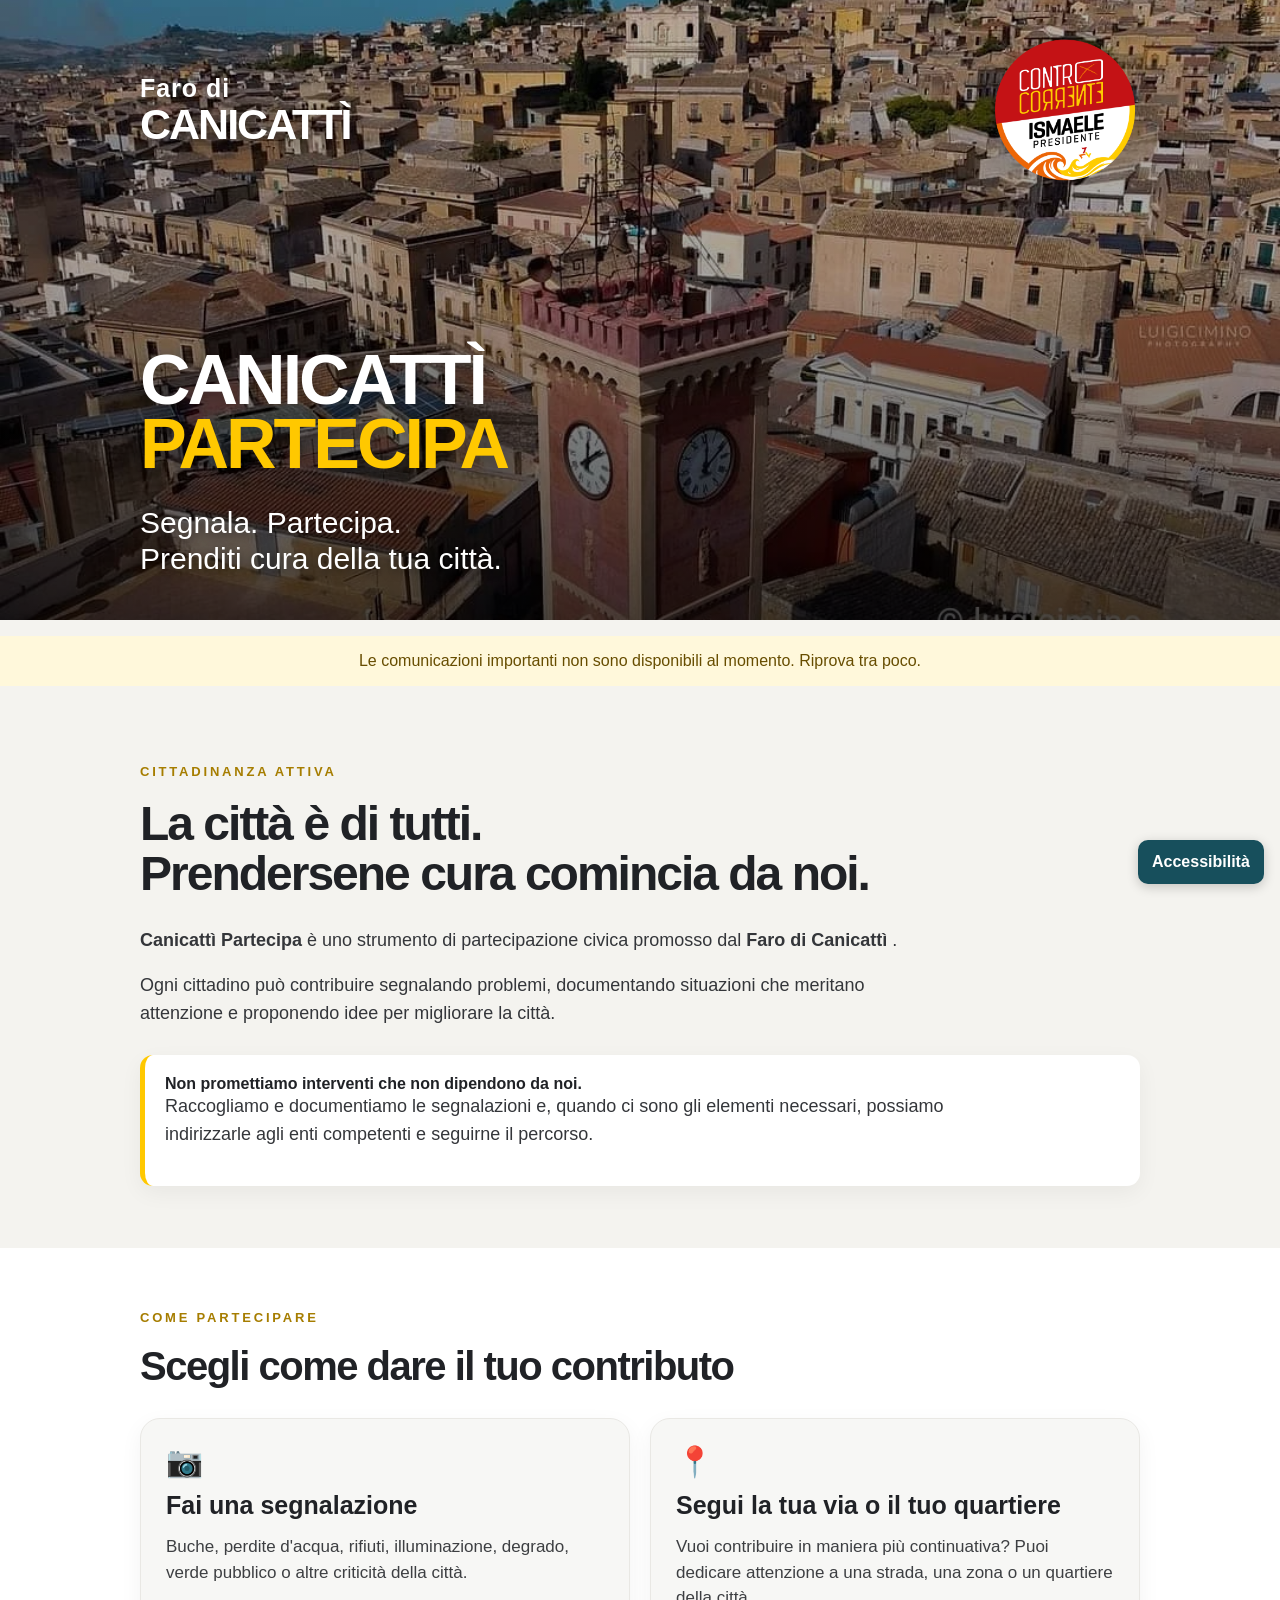
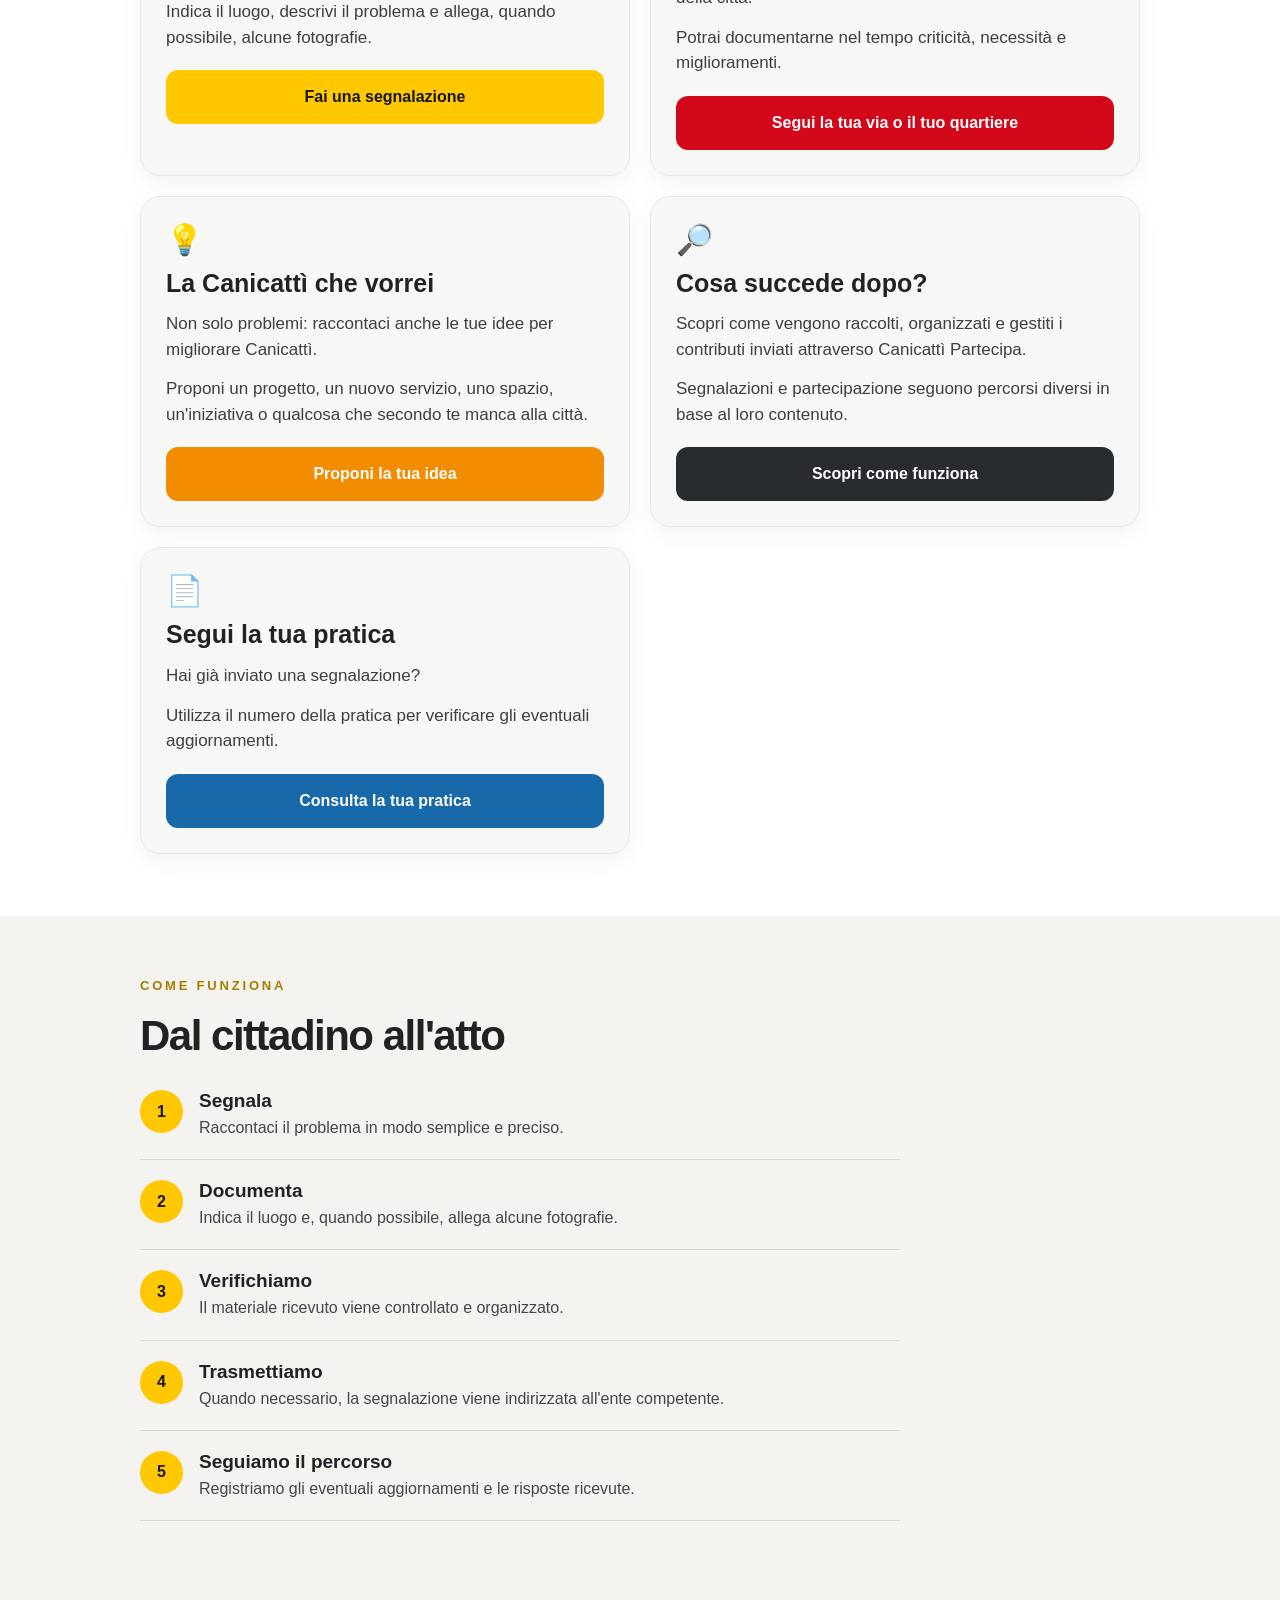
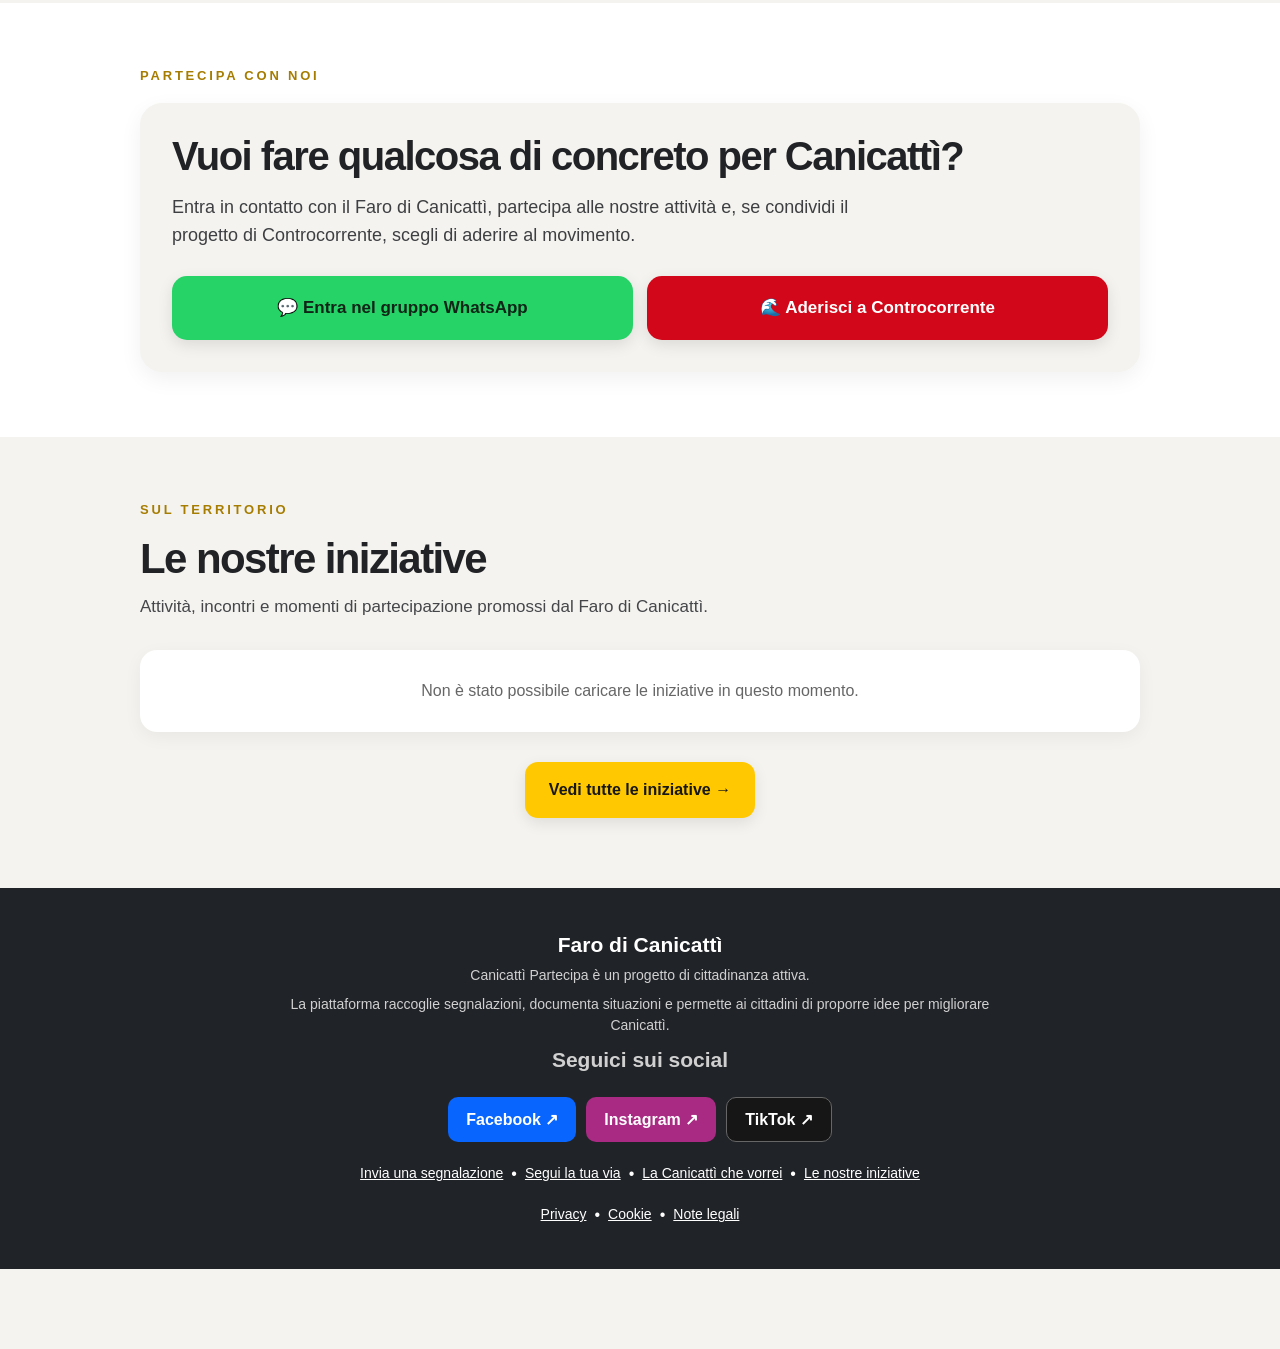
==== index.html @ 028836a7 "Aggiunge menu accessibilità alle sole pagine pubbliche Testo al 115% o 130%, contrasto elevato, coll" ====
<!DOCTYPE html>
<html lang="it">
<head>
<meta charset="UTF-8">
<meta name="viewport" content="width=device-width, initial-scale=1.0, viewport-fit=cover">

<title>Canicattì Partecipa | Faro di Canicattì</title>

<meta
  name="description"
  content="Canicattì Partecipa, progetto di cittadinanza attiva del Faro di Canicattì.">

<style>

*{
  box-sizing:border-box;
}

html{
  margin:0;
  padding:0;
  -webkit-text-size-adjust:100%;
}

body{
  margin:0;
  padding:0;
  font-family:-apple-system,BlinkMacSystemFont,"Segoe UI",Roboto,Helvetica,Arial,sans-serif;
  background:#f4f3ef;
  color:#202226;
}

a{
  text-decoration:none;
}


/* =====================================================
   HERO
===================================================== */

.hero{
  position:relative;
  width:100%;
  min-height:620px;
  overflow:hidden;

  background:
    linear-gradient(
      180deg,
      rgba(0,0,0,.25) 0%,
      rgba(0,0,0,.34) 45%,
      rgba(0,0,0,.70) 100%
    ),
    url("IMG_8923.webp");

  background-size:cover;
  background-position:center center;
  background-repeat:no-repeat;

  color:white;
}

.hero-inner{
  position:relative;
  z-index:2;

  width:calc(100% - 40px);
  max-width:1000px;
  min-height:620px;

  margin:0 auto;

  padding-top:35px;
  padding-bottom:42px;

  display:flex;
  flex-direction:column;
}

.brand-row{
  width:100%;

  display:flex;
  align-items:center;
  justify-content:space-between;

  gap:18px;
}

.faro-title{
  color:white;

  font-size:43px;
  line-height:.92;
  font-weight:900;

  letter-spacing:-2px;
  text-transform:uppercase;

  text-shadow:
    0 4px 16px rgba(0,0,0,.55);
}

.faro-title .faro-small{
  display:block;

  margin-bottom:4px;

  font-size:.58em;
  line-height:1;
  font-weight:700;

  letter-spacing:1px;
  text-transform:none;

  color:white;
}

.faro-title .faro-canicatti{
  color:white;
}

.logo-box{
  flex:0 0 150px;

  width:150px;
  height:150px;

  display:flex;
  align-items:center;
  justify-content:center;
}

.logo-box img{
  display:block;

  width:100%;
  height:100%;

  object-fit:contain;

  border:0;
  background:transparent;
}

.hero-main{
  margin-top:auto;
}

.project-name{
  margin:0;

  font-size:70px;
  line-height:.91;
  font-weight:900;

  letter-spacing:-3px;
  text-transform:uppercase;

  text-shadow:
    0 4px 18px rgba(0,0,0,.40);
}

.project-name span{
  display:block;
}

.project-name .yellow{
  color:#ffc800;
}

.tagline{
  margin:28px 0 0;

  color:white;

  font-size:30px;
  line-height:1.22;
  font-weight:500;

  text-shadow:
    0 3px 10px rgba(0,0,0,.55);
}


/* =====================================================
   STRUTTURA GENERALE
===================================================== */

.container{
  width:calc(100% - 40px);
  max-width:1000px;
  margin:0 auto;
}

.label{
  margin-bottom:20px;

  color:#a67d00;

  font-size:13px;
  font-weight:850;

  letter-spacing:2.8px;
}


/* =====================================================
   INTRO
===================================================== */

.intro{
  background:#f4f3ef;
  padding:62px 0;
}

.intro h2{
  margin:0 0 28px;

  max-width:850px;

  font-size:48px;
  line-height:1.04;

  letter-spacing:-2px;

  color:#202226;
}

.intro p{
  max-width:800px;

  margin:0 0 17px;

  font-size:18px;
  line-height:1.55;

  color:#34363a;
}

.notice{
  margin-top:28px;

  padding:20px;

  background:white;

  border-left:5px solid #ffc800;
  border-radius:13px;

  box-shadow:
    0 7px 22px rgba(0,0,0,.05);
}


/* =====================================================
   OPZIONI
===================================================== */

.options{
  padding:62px 0;
  background:white;
}

.options h2{
  margin:0 0 30px;

  font-size:40px;
  line-height:1.08;

  letter-spacing:-1.5px;
}

.cards{
  display:grid;

  grid-template-columns:
    repeat(2,minmax(0,1fr));

  gap:20px;
}

.card{
  padding:25px;

  background:#f7f7f5;

  border:1px solid #e9e8e4;
  border-radius:20px;

  box-shadow:
    0 7px 22px rgba(0,0,0,.05);
}

.card-icon{
  margin-bottom:12px;
  font-size:30px;
}

.card h3{
  margin:0 0 14px;

  font-size:25px;
  line-height:1.15;
}

.card p{
  margin:0 0 14px;

  font-size:17px;
  line-height:1.5;

  color:#3d3f42;
}

.card-button{
  width:100%;
  min-height:54px;

  margin-top:20px;
  padding:14px;

  display:flex;
  align-items:center;
  justify-content:center;

  border-radius:12px;

  text-align:center;

  font-size:16px;
  font-weight:800;
}

.card-yellow{
  background:#ffc800;
  color:#171717;
}

.card-red{
  background:#d20719;
  color:white;
}

.card-orange{
  background:#f28c00;
  color:white;
}

.card-dark{
  background:#282b30;
  color:white;
}

.card-blue{
  background:#1769aa;
  color:white;
}


/* =====================================================
   PROCESSO
===================================================== */

.process{
  padding:62px 0;
  background:#f4f3ef;
}

.process h2{
  margin:0 0 32px;

  font-size:42px;
  line-height:1.08;

  letter-spacing:-1.5px;
}

.step{
  max-width:760px;

  display:flex;

  gap:16px;

  margin-bottom:20px;
  padding-bottom:20px;

  border-bottom:1px solid #d9d8d4;
}

.step-number{
  flex:0 0 43px;

  width:43px;
  height:43px;

  display:flex;
  align-items:center;
  justify-content:center;

  border-radius:50%;

  background:#ffc800;
  color:#171717;

  font-weight:900;
}

.step strong{
  font-size:19px;
}

.step p{
  margin:4px 0 0;

  font-size:16px;
  line-height:1.45;

  color:#44464a;
}


/* =====================================================
   PARTECIPA CON NOI
===================================================== */

.join-us{
  padding:65px 0;
  background:white;
}

.join-box{
  padding:32px;

  background:#f4f3ef;

  border-radius:22px;

  box-shadow:
    0 7px 22px rgba(0,0,0,.06);
}

.join-box h2{
  margin:0 0 16px;

  font-size:40px;
  line-height:1.08;

  letter-spacing:-1.5px;
}

.join-box > p{
  max-width:720px;

  margin:0 0 26px;

  font-size:18px;
  line-height:1.55;

  color:#3d3f42;
}

.join-buttons{
  display:grid;

  grid-template-columns:
    repeat(2,minmax(0,1fr));

  gap:14px;
}

.join-button{
  min-height:64px;

  padding:16px 18px;

  display:flex;
  align-items:center;
  justify-content:center;

  border-radius:15px;

  font-size:17px;
  font-weight:800;

  text-align:center;

  box-shadow:
    0 5px 15px rgba(0,0,0,.10);
}

.join-whatsapp{
  background:#25d366;
  color:#102417;
}

.join-contro{
  background:#d20719;
  color:white;
}


/* =====================================================
   LE NOSTRE INIZIATIVE
===================================================== */

.iniziative-home{
  padding:65px 0 70px;
  background:#f4f3ef;
}

.iniziative-heading{
  display:flex;

  align-items:flex-end;
  justify-content:space-between;

  gap:25px;

  margin-bottom:30px;
}

.iniziative-heading h2{
  margin:0;

  font-size:42px;
  line-height:1.06;

  letter-spacing:-1.6px;
}

.iniziative-heading p{
  max-width:650px;

  margin:13px 0 0;

  color:#44464a;

  font-size:17px;
  line-height:1.5;
}

.iniziative-grid{
  display:grid;

  grid-template-columns:
    repeat(3,minmax(0,1fr));

  gap:20px;
}

.iniziativa-card{
  overflow:hidden;

  display:flex;
  flex-direction:column;

  background:white;

  border:1px solid #e7e6e2;
  border-radius:19px;

  box-shadow:
    0 7px 22px rgba(0,0,0,.06);
}

.iniziativa-foto{
  position:relative;

  width:100%;
  height:210px;

  overflow:hidden;

  background:#e5e5e2;
}

.iniziativa-foto img{
  display:block;

  width:100%;
  height:100%;

  object-fit:cover;
}

.iniziativa-numero-foto{
  position:absolute;

  right:10px;
  bottom:10px;

  padding:6px 9px;

  border-radius:20px;

  background:rgba(0,0,0,.72);

  color:white;

  font-size:12px;
  font-weight:750;
}

.iniziativa-contenuto{
  flex:1;

  padding:20px;

  display:flex;
  flex-direction:column;
}

.iniziativa-data{
  margin-bottom:8px;

  color:#9a7200;

  font-size:13px;
  font-weight:850;
}

.iniziativa-contenuto h3{
  margin:0 0 10px;

  font-size:22px;
  line-height:1.15;

  letter-spacing:-.4px;
}

.iniziativa-luogo{
  margin:0 0 11px;

  color:#555;

  font-size:14px;
  font-weight:650;
}

.iniziativa-testo{
  margin:0;

  color:#44464a;

  font-size:15px;
  line-height:1.5;
}

.iniziativa-link{
  margin-top:auto;
  padding-top:18px;

  color:#8c6800;

  font-size:15px;
  font-weight:850;
}

.iniziativa-card-link{
  display:flex;
  flex-direction:column;
  flex:1;

  color:inherit;
}

.iniziative-actions{
  margin-top:30px;

  display:flex;
  justify-content:center;
}

.tutte-iniziative{
  min-height:56px;

  padding:15px 24px;

  display:inline-flex;
  align-items:center;
  justify-content:center;

  border-radius:13px;

  background:#ffc800;
  color:#171717;

  font-size:16px;
  font-weight:850;

  box-shadow:
    0 5px 15px rgba(0,0,0,.09);
}

.iniziative-loading{
  grid-column:1/-1;

  padding:32px 20px;

  background:white;

  border-radius:17px;

  text-align:center;

  color:#666;

  box-shadow:
    0 5px 18px rgba(0,0,0,.05);
}


/* =====================================================
   FOOTER
===================================================== */

footer{
  padding:
    45px 20px
    calc(
      45px +
      env(safe-area-inset-bottom)
    );

  background:#202328;

  color:white;

  text-align:center;
}

footer strong{
  display:block;

  margin-bottom:8px;

  font-size:21px;
}

footer p{
  max-width:700px;

  margin:8px auto;

  color:#d0d0d0;

  font-size:14px;
  line-height:1.5;
}

.footer-services,
.footer-links{
  margin-top:23px;

  display:flex;
  justify-content:center;
  flex-wrap:wrap;

  gap:8px;
}

.footer-services a,
.footer-links a{
  color:white;

  font-size:14px;

  text-decoration:underline;
}


/* =====================================================
   MOBILE
===================================================== */

@media(max-width:750px){

  .iniziative-grid{
    grid-template-columns:1fr;
  }

  .iniziativa-card{
    max-width:600px;
    width:100%;
    margin:0 auto;
  }

  .iniziativa-foto{
    height:270px;
  }
}


@media(max-width:600px){

  .hero{
    min-height:600px;
    background-position:center center;
  }

  .hero-inner{
    width:calc(100% - 38px);

    min-height:600px;

    padding-top:
      max(
        26px,
        env(safe-area-inset-top)
      );

    padding-bottom:38px;
  }

  .brand-row{
    align-items:center;
    gap:10px;
  }

  .faro-title{
    max-width:
      calc(100% - 145px);

    font-size:
      clamp(
        35px,
        9.5vw,
        43px
      );

    line-height:.91;

    letter-spacing:-1.8px;
  }

  .faro-title .faro-small{
    font-size:.57em;
    letter-spacing:.5px;
    margin-bottom:4px;
  }

  .logo-box{
    flex:0 0 135px;

    width:135px;
    height:135px;
  }

  .project-name{
    font-size:
      clamp(
        50px,
        13vw,
        62px
      );

    line-height:.91;

    letter-spacing:-2.5px;
  }

  .tagline{
    margin-top:24px;

    font-size:24px;
    line-height:1.22;
  }

  .container{
    width:calc(100% - 38px);
  }

  .intro,
  .options,
  .process,
  .join-us,
  .iniziative-home{
    padding:54px 0;
  }

  .intro h2{
    font-size:39px;
    line-height:1.04;
    letter-spacing:-1.5px;
  }

  .options h2,
  .process h2{
    font-size:35px;
  }

  .cards{
    grid-template-columns:1fr;
  }

  .join-box{
    padding:25px 20px;
  }

  .join-box h2{
    font-size:35px;
  }

  .join-buttons{
    grid-template-columns:1fr;
  }

  .join-button{
    min-height:60px;
    font-size:16px;
  }

  .iniziative-heading{
    display:block;

    margin-bottom:24px;
  }

  .iniziative-heading h2{
    font-size:35px;
  }

  .iniziative-heading p{
    font-size:16px;
  }

  .iniziativa-foto{
    height:250px;
  }

  .iniziativa-contenuto{
    padding:20px;
  }

  .iniziativa-contenuto h3{
    font-size:24px;
  }

  .tutte-iniziative{
    width:100%;
  }
}


@media(max-width:380px){

  .hero,
  .hero-inner{
    min-height:570px;
  }

  .faro-title{
    max-width:
      calc(100% - 123px);

    font-size:33px;
  }

  .logo-box{
    flex:0 0 116px;

    width:116px;
    height:116px;
  }

  .project-name{
    font-size:47px;
  }

  .tagline{
    font-size:22px;
  }

  .intro h2{
    font-size:35px;
  }

  .iniziativa-foto{
    height:225px;
  }
}

/* Stato pubblico, avvisi e social */
[hidden]{display:none!important}
.hp-stato{min-height:100vh;display:grid;place-content:center;padding:30px 20px;text-align:center;background:#f4f3ef;color:#202226}
.hp-stato>div{max-width:650px;margin:auto}
.hp-stato p,.hp-testo{white-space:pre-wrap;overflow-wrap:anywhere;line-height:1.6}
.hp-stato button,.hp-link{display:inline-block;border:0;border-radius:10px;padding:13px 18px;background:#1769aa;color:white;font:inherit;font-weight:700;text-decoration:none;cursor:pointer}
.hp-comunicazioni{position:fixed;inset:0;z-index:9999;background:rgba(10,20,30,.68);backdrop-filter:blur(3px);display:flex;align-items:center;justify-content:center;padding:20px}
.hp-popup{width:min(100%,740px);max-height:calc(100dvh - 40px);overflow:auto;overscroll-behavior:contain;background:#fff8db;border-radius:20px;padding:22px;box-shadow:0 15px 60px rgba(0,0,0,.3)}
.hp-popup h2{margin:5px 0 12px;font-size:24px}
body.hp-popup-aperto{overflow:hidden}
@media(max-width:650px){.hp-comunicazioni{padding:10px}.hp-popup{padding:14px;max-height:calc(100dvh - 20px)}.hp-popup h2{font-size:20px}}
.hp-avviso{padding:20px;background:white;border:1px solid #e3d7a1;border-radius:16px;margin-top:15px;overflow-wrap:anywhere}
.hp-avviso-top{display:flex;align-items:flex-start;justify-content:space-between;gap:14px}
.hp-avviso h3{margin:0;font-size:22px}
.hp-chiudi{min-width:44px;min-height:44px;border:0;border-radius:8px;font-size:26px;cursor:pointer;background:#f0f0f0;color:#222}
.hp-avviso img{display:block;max-width:100%;max-height:420px;object-fit:contain;margin:16px auto;border-radius:10px}
.hp-social{display:flex;justify-content:center;flex-wrap:wrap;gap:10px;margin:22px auto;max-width:650px}
.hp-social a{display:inline-flex;align-items:center;justify-content:center;min-height:44px;padding:12px 18px;border-radius:10px;color:#fff!important;text-decoration:none;font-weight:750}
.hp-facebook{background:#0866ff}.hp-instagram{background:#a82a82}.hp-tiktok{background:#161616;border:1px solid #666}
.hp-social a:focus-visible,.hp-chiudi:focus-visible{outline:3px solid #ffc800;outline-offset:3px}
.hp-errore{padding:16px;text-align:center;background:#fff8db;color:#674d00}
@media(max-width:650px){.hp-social{padding:0 15px}.hp-social a{flex:1 1 120px}.hp-avviso{padding:15px}}

/* Mantiene i colori originali anche dopo aver visitato il link della testata. */
.hero .cp-torna-home,.hero .cp-torna-home:visited{display:block;color:white;text-decoration:none}
.hero .project-name span:not(.yellow){color:white}
.hero .cp-torna-home:focus-visible{outline:4px solid #ffc800;outline-offset:-4px}
</style>

<script>
// Ultimo stato verificato nella scheda: ripristino immediato, poi verifica in rete.
function cpSalvaStato(riga){
  try{sessionStorage.setItem('cp-stato-sito',JSON.stringify({manutenzione:riga.manutenzione,messaggio_manutenzione:riga.messaggio_manutenzione || ''}));}catch(e){}
}
function cpRipristinaStato(home){
  try{
    const stato=JSON.parse(sessionStorage.getItem('cp-stato-sito'));
    if(!stato || typeof stato.manutenzione!=='boolean')return null;
    const contenuto=document.getElementById(home?'hpContenuto':'cpPaginaPubblica');
    const schermo=document.getElementById(home?'hpAccesso':'cpSchermoStato');
    contenuto.hidden=stato.manutenzione;contenuto.inert=stato.manutenzione;
    schermo.hidden=!stato.manutenzione;
    document.getElementById(home?'hpTitoloStato':'cpTitoloStato').textContent='Sito in manutenzione';
    document.getElementById(home?'hpTestoStato':'cpTestoStato').textContent=stato.messaggio_manutenzione || 'Stiamo aggiornando il sito. Torna a trovarci tra poco.';
    document.getElementById(home?'hpRiprovaStato':'cpRiprovaStato').hidden=false;
    return stato;
  }catch(e){return null;}
}
</script>
<script defer src="cp-visite.js"></script>
</head>

<body>
<section id="hpAccesso" class="hp-stato" aria-live="polite" hidden>
  <div><h1 id="hpTitoloStato">Canicattì Partecipa</h1>
  <p id="hpTestoStato">Verifica dello stato del sito in corso...</p>
  <button id="hpRiprovaStato" type="button" onclick="hpAggiorna()" hidden>Riprova</button>
  <noscript><p>Attiva JavaScript per visualizzare lo stato aggiornato del sito.</p></noscript></div>
</section>
<div id="hpContenuto" hidden>
<script>window.cpStatoIniziale=cpRipristinaStato(true);</script>


<!-- =====================================================
     HERO
===================================================== -->

<header class="hero">
<a class="cp-torna-home" href="index.html" aria-label="Torna alla home">

<div class="hero-inner">

  <div class="brand-row">

    <div class="faro-title">

      <span class="faro-small">
        Faro di
      </span>

      <span class="faro-canicatti">
        Canicattì
      </span>

    </div>


    <div class="logo-box">

      <img
        src="IMG_8924.png"
        alt="Controcorrente">

    </div>

  </div>


  <div class="hero-main">

    <h1 class="project-name">

      <span>
        CANICATTÌ
      </span>

      <span class="yellow">
        PARTECIPA
      </span>

    </h1>


    <div class="tagline">

      Segnala. Partecipa.<br>
      Prenditi cura della tua città.

    </div>

  </div>

</div>

</a>
</header>

<p id="hpErroreAvvisi" class="hp-errore" role="status" hidden>Le comunicazioni importanti non sono disponibili al momento. Riprova tra poco.</p>


<!-- =====================================================
     INTRO
===================================================== -->

<section class="intro">

<div class="container">

  <div class="label">
    CITTADINANZA ATTIVA
  </div>


  <h2>
    La città è di tutti.<br>
    Prendersene cura comincia da noi.
  </h2>


  <p>

    <strong>
      Canicattì Partecipa
    </strong>

    è uno strumento di partecipazione civica
    promosso dal

    <strong>
      Faro di Canicattì
    </strong>.

  </p>


  <p>

    Ogni cittadino può contribuire segnalando
    problemi, documentando situazioni che meritano
    attenzione e proponendo idee per migliorare
    la città.

  </p>


  <div class="notice">

    <strong>
      Non promettiamo interventi che non dipendono da noi.
    </strong>

    <p>

      Raccogliamo e documentiamo le segnalazioni e,
      quando ci sono gli elementi necessari,
      possiamo indirizzarle agli enti competenti
      e seguirne il percorso.

    </p>

  </div>

</div>

</section>


<!-- =====================================================
     COME PARTECIPARE
===================================================== -->

<section class="options">

<div class="container">

  <div class="label">
    COME PARTECIPARE
  </div>


  <h2>
    Scegli come dare il tuo contributo
  </h2>


  <div class="cards">


    <article class="card">

      <div class="card-icon">
        📷
      </div>

      <h3>
        Fai una segnalazione
      </h3>

      <p>
        Buche, perdite d'acqua, rifiuti,
        illuminazione, degrado, verde pubblico
        o altre criticità della città.
      </p>

      <p>
        Indica il luogo, descrivi il problema
        e allega, quando possibile,
        alcune fotografie.
      </p>

      <a
        href="partecipa.html"
        class="card-button card-yellow">

        Fai una segnalazione

      </a>

    </article>


    <article class="card">

      <div class="card-icon">
        📍
      </div>

      <h3>
        Segui la tua via o il tuo quartiere
      </h3>

      <p>
        Vuoi contribuire in maniera più continuativa?
        Puoi dedicare attenzione a una strada,
        una zona o un quartiere della città.
      </p>

      <p>
        Potrai documentarne nel tempo criticità,
        necessità e miglioramenti.
      </p>

      <a
        href="adozione.html"
        class="card-button card-red">

        Segui la tua via o il tuo quartiere

      </a>

    </article>


    <article class="card">

      <div class="card-icon">
        💡
      </div>

      <h3>
        La Canicattì che vorrei
      </h3>

      <p>
        Non solo problemi: raccontaci anche
        le tue idee per migliorare Canicattì.
      </p>

      <p>
        Proponi un progetto, un nuovo servizio,
        uno spazio, un'iniziativa o qualcosa
        che secondo te manca alla città.
      </p>

      <a
        href="idee.html"
        class="card-button card-orange">

        Proponi la tua idea

      </a>

    </article>


    <article class="card">

      <div class="card-icon">
        🔎
      </div>

      <h3>
        Cosa succede dopo?
      </h3>

      <p>
        Scopri come vengono raccolti,
        organizzati e gestiti i contributi
        inviati attraverso Canicattì Partecipa.
      </p>

      <p>
        Segnalazioni e partecipazione seguono
        percorsi diversi in base al loro contenuto.
      </p>

      <a
        href="come-funziona.html"
        class="card-button card-dark">

        Scopri come funziona

      </a>

    </article>


    <article class="card">

      <div class="card-icon">
        📄
      </div>

      <h3>
        Segui la tua pratica
      </h3>

      <p>
        Hai già inviato una segnalazione?
      </p>

      <p>
        Utilizza il numero della pratica
        per verificare gli eventuali aggiornamenti.
      </p>

      <a
        href="stato.html"
        class="card-button card-blue">

        Consulta la tua pratica

      </a>

    </article>


  </div>

</div>

</section>


<!-- =====================================================
     COME FUNZIONA
===================================================== -->

<section class="process">

<div class="container">

  <div class="label">
    COME FUNZIONA
  </div>


  <h2>
    Dal cittadino all'atto
  </h2>


  <div class="step">

    <div class="step-number">
      1
    </div>

    <div>

      <strong>
        Segnala
      </strong>

      <p>
        Raccontaci il problema
        in modo semplice e preciso.
      </p>

    </div>

  </div>


  <div class="step">

    <div class="step-number">
      2
    </div>

    <div>

      <strong>
        Documenta
      </strong>

      <p>
        Indica il luogo e, quando possibile,
        allega alcune fotografie.
      </p>

    </div>

  </div>


  <div class="step">

    <div class="step-number">
      3
    </div>

    <div>

      <strong>
        Verifichiamo
      </strong>

      <p>
        Il materiale ricevuto
        viene controllato e organizzato.
      </p>

    </div>

  </div>


  <div class="step">

    <div class="step-number">
      4
    </div>

    <div>

      <strong>
        Trasmettiamo
      </strong>

      <p>
        Quando necessario, la segnalazione
        viene indirizzata all'ente competente.
      </p>

    </div>

  </div>


  <div class="step">

    <div class="step-number">
      5
    </div>

    <div>

      <strong>
        Seguiamo il percorso
      </strong>

      <p>
        Registriamo gli eventuali aggiornamenti
        e le risposte ricevute.
      </p>

    </div>

  </div>

</div>

</section>


<!-- =====================================================
     PARTECIPA CON NOI
===================================================== -->

<section class="join-us">

<div class="container">

  <div class="label">
    PARTECIPA CON NOI
  </div>


  <div class="join-box">

    <h2>
      Vuoi fare qualcosa di concreto per Canicattì?
    </h2>


    <p>

      Entra in contatto con il Faro di Canicattì,
      partecipa alle nostre attività e,
      se condividi il progetto di Controcorrente,
      scegli di aderire al movimento.

    </p>


    <div class="join-buttons">

      <a
        href="https://chat.whatsapp.com/H04D6ZlyWKQ3Zr45RBIdbB?s=cl&p=i&mlu=0&ilr=4&iam=2"
        class="join-button join-whatsapp"
        target="_blank"
        rel="noopener noreferrer">

        💬 Entra nel gruppo WhatsApp

      </a>


      <a
        href="https://siciliacontrocorrente.it/iscrizione/"
        class="join-button join-contro"
        target="_blank"
        rel="noopener noreferrer">

        🌊 Aderisci a Controcorrente

      </a>

    </div>

  </div>

</div>

</section>


<!-- =====================================================
     LE NOSTRE INIZIATIVE
===================================================== -->

<section class="iniziative-home">

<div class="container">

  <div class="iniziative-heading">

    <div>

      <div class="label">
        SUL TERRITORIO
      </div>

      <h2>
        Le nostre iniziative
      </h2>

      <p>
        Attività, incontri e momenti di partecipazione
        promossi dal Faro di Canicattì.
      </p>

    </div>

  </div>


  <div
    id="iniziativeHome"
    class="iniziative-grid">

    <div class="iniziative-loading">
      Caricamento iniziative...
    </div>

  </div>


  <div
    id="iniziativeActions"
    class="iniziative-actions"
    style="display:none;">

    <a
      href="iniziative.html"
      class="tutte-iniziative">

      Vedi tutte le iniziative →

    </a>

  </div>

</div>

</section>


<!-- =====================================================
     FOOTER
===================================================== -->

<footer>

  <strong>
    Faro di Canicattì
  </strong>


  <p>
    Canicattì Partecipa è un progetto
    di cittadinanza attiva.
  </p>


  <p>
    La piattaforma raccoglie segnalazioni,
    documenta situazioni e permette ai cittadini
    di proporre idee per migliorare Canicattì.
  </p>


  <p><strong>Seguici sui social</strong></p>
  <nav class="hp-social" aria-label="Profili social">
    <a class="hp-facebook" href="https://www.facebook.com/share/1N3THY7nBG/?mibextid=wwXIfr" target="_blank" rel="noopener noreferrer" aria-label="Facebook — apre una nuova scheda">Facebook ↗</a>
    <a class="hp-instagram" href="https://www.instagram.com/controcorrente__canicatti?stkn=MXh5aHp6dDVyYmdiMA%3D%3D&amp;utm_source=qr" target="_blank" rel="noopener noreferrer" aria-label="Instagram — apre una nuova scheda">Instagram ↗</a>
    <a class="hp-tiktok" href="https://www.tiktok.com/@controcorrente.fa?_r=1&amp;_t=ZN-9AMPpx5WfPq" target="_blank" rel="noopener noreferrer" aria-label="TikTok — apre una nuova scheda">TikTok ↗</a>
  </nav>

  <div class="footer-services">

    <a href="partecipa.html">
      Invia una segnalazione
    </a>

    <span>•</span>

    <a href="adozione.html">
      Segui la tua via
    </a>

    <span>•</span>

    <a href="idee.html">
      La Canicattì che vorrei
    </a>

    <span>•</span>

    <a href="iniziative.html">
      Le nostre iniziative
    </a>

  </div>


  <div class="footer-links">

    <a href="privacy.html">
      Privacy
    </a>

    <span>•</span>

    <a href="cookie.html">
      Cookie
    </a>

    <span>•</span>

    <a href="note-legali.html">
      Note legali
    </a>

  </div>

</footer>
</div><!-- hpContenuto -->


<section id="hpComunicazioni" class="hp-comunicazioni" hidden role="dialog" aria-modal="true" aria-labelledby="hpTitoloAvvisi" tabindex="-1">
  <div class="hp-popup">
    <div class="hp-avviso-top"><h2 id="hpTitoloAvvisi">📢 Comunicazioni importanti</h2>
    <button type="button" class="hp-chiudi" onclick="hpChiudiTutte()" aria-label="Chiudi tutte le comunicazioni">×</button></div>
    <div id="hpAvvisi"></div>
  </div>
</section>

<script>

/* =====================================================
   CONFIGURAZIONE INIZIATIVE
===================================================== */

const SUPABASE_URL =
"https://zkwwxxmbikxpzedcmjxx.supabase.co";

const SUPABASE_KEY =
"sb_publishable_5usTyC1lIfP6ykIY456Glw_iJdy6NvP";

const BUCKET_INIZIATIVE =
"foto-iniziative";


/* =====================================================
   CARICA LE ULTIME 3 INIZIATIVE
===================================================== */

async function caricaIniziativeHome(){

  const box =
    document.getElementById(
      "iniziativeHome"
    );

  const actions =
    document.getElementById(
      "iniziativeActions"
    );


  try{

    const risposta =
      await fetch(

        SUPABASE_URL +
        "/rest/v1/iniziative" +
        "?select=*" +
        "&stato=eq.Pubblicata" +
        "&order=data_iniziativa.desc,created_at.desc" +
        "&limit=3",

        {
          headers:{
            "apikey":
              SUPABASE_KEY
          }
        }
      );


    if(!risposta.ok){

      throw new Error(
        await risposta.text()
      );
    }


    const iniziative =
      await risposta.json();


    if(!iniziative.length){

      box.innerHTML = `

        <div class="iniziative-loading">

          Le iniziative del Faro di Canicattì
          saranno pubblicate qui.

        </div>
      `;

      actions.style.display =
        "none";

      return;
    }


    box.innerHTML =
      iniziative
        .map(
          iniziativaHomeHTML
        )
        .join("");


    actions.style.display =
      "flex";


  }catch(error){

    console.error(
      "Errore caricamento iniziative:",
      error
    );


    box.innerHTML = `

      <div class="iniziative-loading">

        Non è stato possibile caricare
        le iniziative in questo momento.

      </div>
    `;


    actions.style.display =
      "flex";
  }
}


/* =====================================================
   CARD HOME
===================================================== */

function iniziativaHomeHTML(
  iniziativa
){

  const fotografie =
    ottieniFotografieHome(
      iniziativa
    );


  const copertina =
    fotografie.length
    ?
    costruisciUrlFotoHome(
      fotografie[0]
    )
    :
    "";


  return `

    <article class="iniziativa-card">

      <a
        href="iniziative.html"
        class="iniziativa-card-link">


        ${
          copertina
          ?
          `

          <div class="iniziativa-foto">

            <img
              src="${escAttrHome(copertina)}"
              alt="${escAttrHome(
                iniziativa.titolo ||
                "Iniziativa del Faro di Canicattì"
              )}"
              loading="lazy">

            ${
              fotografie.length > 1
              ?
              `

              <span class="iniziativa-numero-foto">

                📷 ${fotografie.length}

              </span>

              `
              :
              ""
            }

          </div>

          `
          :
          ""
        }


        <div class="iniziativa-contenuto">

          <div class="iniziativa-data">

            ${escHome(
              formattaDataHome(
                iniziativa.data_iniziativa
              )
            )}

          </div>


          <h3>

            ${escHome(
              iniziativa.titolo ||
              "Iniziativa"
            )}

          </h3>


          ${
            iniziativa.luogo
            ?
            `

            <p class="iniziativa-luogo">

              📍 ${escHome(
                iniziativa.luogo
              )}

            </p>

            `
            :
            ""
          }


          <p class="iniziativa-testo">

            ${escHome(
              accorciaHome(
                iniziativa.descrizione ||
                "",
                130
              )
            )}

          </p>


          <div class="iniziativa-link">

            Scopri l'iniziativa →

          </div>

        </div>

      </a>

    </article>
  `;
}


/* =====================================================
   FOTOGRAFIE
===================================================== */

function ottieniFotografieHome(
  iniziativa
){

  let fotografie = [];


  if(
    Array.isArray(
      iniziativa.fotografie
    )
  ){

    fotografie =
      iniziativa.fotografie;

  }else if(
    typeof iniziativa.fotografie ===
    "string" &&
    iniziativa.fotografie.trim()
  ){

    try{

      const parsed =
        JSON.parse(
          iniziativa.fotografie
        );


      if(
        Array.isArray(parsed)
      ){

        fotografie =
          parsed;
      }

    }catch{}
  }


  return fotografie
    .map(
      foto=>{

        if(
          typeof foto ===
          "string"
        ){

          return foto;
        }


        if(
          foto &&
          typeof foto ===
          "object"
        ){

          return (
            foto.path ||
            foto.percorso ||
            foto.url ||
            ""
          );
        }


        return "";
      }
    )
    .filter(Boolean);
}


/* =====================================================
   URL FOTO
===================================================== */

function costruisciUrlFotoHome(
  percorso
){

  if(!percorso)
    return "";


  if(
    percorso.startsWith(
      "http://"
    ) ||
    percorso.startsWith(
      "https://"
    )
  ){

    return percorso;
  }


  const pulito =
    String(percorso)
      .replace(/^\/+/,"");


  return (

    SUPABASE_URL +

    "/storage/v1/object/public/" +

    BUCKET_INIZIATIVE +

    "/" +

    encodePathHome(
      pulito
    )
  );
}


/* =====================================================
   DATA
===================================================== */

function formattaDataHome(data){

  if(!data)
    return "";


  const parti =
    String(data)
      .split("-");


  if(parti.length !== 3)
    return data;


  const d =
    new Date(

      Number(parti[0]),

      Number(parti[1]) - 1,

      Number(parti[2])

    );


  return d.toLocaleDateString(
    "it-IT",
    {
      day:"numeric",
      month:"long",
      year:"numeric"
    }
  );
}


/* =====================================================
   UTILITÀ
===================================================== */

function accorciaHome(
  testo,
  massimo
){

  testo =
    String(
      testo || ""
    );


  if(
    testo.length <=
    massimo
  ){

    return testo;
  }


  return (
    testo.substring(
      0,
      massimo
    )
    .trim() +
    "…"
  );
}


function escHome(v){

  return String(
    v ?? ""
  )

  .replaceAll(
    "&",
    "&amp;"
  )

  .replaceAll(
    "<",
    "&lt;"
  )

  .replaceAll(
    ">",
    "&gt;"
  )

  .replaceAll(
    '"',
    "&quot;"
  )

  .replaceAll(
    "'",
    "&#039;"
  );
}


function escAttrHome(v){

  return escHome(v);
}


function encodePathHome(path){

  return String(path)

    .split("/")

    .map(
      encodeURIComponent
    )

    .join("/");
}


/* =====================================================
   AVVIO
===================================================== */

caricaIniziativeHome();

/* Impostazioni e comunicazioni pubbliche: nessun token amministratore. */
let hpAvvisi = [];
let hpNascosti = new Set();
let hpCaricamento = false;
let hpUltimoStato = window.cpStatoIniziale || null;
let hpFocusPrecedente = null;
const hpInizi = new Map();
const hpEl = id => document.getElementById(id);
async function hpLeggi(tabella, query){
  const controller = new AbortController();
  const timeout = setTimeout(() => controller.abort(),12000);
  try{
    const r = await fetch(SUPABASE_URL + '/rest/v1/' + tabella + query,{
      headers:{apikey:SUPABASE_KEY,'Accept-Profile':'public'},cache:'no-store',signal:controller.signal
    });
    if(!r.ok) throw new Error('HTTP ' + r.status);
    const dati = await r.json();
    if(!Array.isArray(dati)) throw new Error('Risposta non valida');
    return dati;
  }finally{clearTimeout(timeout);}
}
function hpUrl(valore){
  if(!valore || !String(valore).trim()) return '';
  try{
    const url = new URL(String(valore).trim(),document.baseURI);
    return ['https:','http:'].includes(url.protocol) ? url.href : '';
  }catch(e){return '';}
}
function hpStato(riga){
  if(!riga || typeof riga.manutenzione !== 'boolean') throw new Error('Stato manutenzione non valido');
  hpUltimoStato = riga;
  cpSalvaStato(riga);
  hpEl('hpRiprovaStato').hidden = false;
  const manutenzione = riga.manutenzione === true;
  hpEl('hpContenuto').hidden = manutenzione;
  hpEl('hpContenuto').inert = manutenzione;
  hpEl('hpAccesso').hidden = !manutenzione;
  hpEl('hpTitoloStato').textContent = 'Sito in manutenzione';
  hpEl('hpTestoStato').textContent = riga.messaggio_manutenzione || 'Stiamo aggiornando il sito. Torna a trovarci tra poco.';
  if(manutenzione) hpInizi.clear();
  hpRender();
}
function hpChiave(c){return c.id + ':' + (c.updated_at || c.created_at || '');}
function hpRender(){
  const box = hpEl('hpAvvisi');
  box.replaceChildren();
  const attivi = hpAvvisi.filter(c => c.attiva === true && (!c.scadenza || new Date(c.scadenza).getTime() > Date.now()) && !hpNascosti.has(hpChiave(c)));
  const mostra = attivi.length > 0 && !hpEl('hpContenuto').hidden;
  const eraAperto = !hpEl('hpComunicazioni').hidden;
  const focusNelPopup = hpEl('hpComunicazioni').contains(document.activeElement);
  hpEl('hpComunicazioni').hidden = !mostra;
  hpEl('hpContenuto').inert = mostra || hpEl('hpContenuto').hidden;
  document.body.classList.toggle('hp-popup-aperto',mostra);
  if(mostra && !eraAperto)hpFocusPrecedente=document.activeElement;
  attivi.forEach(c => {
    if(!hpEl('hpContenuto').hidden && !hpInizi.has(hpChiave(c))) hpInizi.set(hpChiave(c),Date.now());
    const card = document.createElement('article');card.className='hp-avviso';
    const top = document.createElement('div');top.className='hp-avviso-top';
    const titolo = document.createElement('h3');titolo.textContent=c.titolo || 'Comunicazione importante';
    const chiudi = document.createElement('button');chiudi.type='button';chiudi.className='hp-chiudi';chiudi.textContent='×';chiudi.setAttribute('aria-label','Chiudi comunicazione: ' + (c.titolo || 'Avviso'));
    chiudi.addEventListener('click',()=>{hpNascosti.add(hpChiave(c));hpRender();});top.append(titolo,chiudi);card.append(top);
    const testo = document.createElement('p');testo.className='hp-testo';testo.textContent=c.testo || '';card.append(testo);
    const foto = hpUrl(c.foto);
    if(foto){const img=document.createElement('img');img.src=foto;img.alt=c.titolo || 'Foto della comunicazione';img.loading='lazy';img.addEventListener('error',()=>img.remove());card.append(img);}
    const link = hpUrl(c.link_pulsante);
    if(link){const a=document.createElement('a');a.className='hp-link';a.href=link;a.textContent=c.testo_pulsante || 'Scopri di più';card.append(a);}
    box.append(card);
  });
  if(mostra && (!eraAperto || focusNelPopup))hpEl('hpComunicazioni').querySelector('button').focus();
  if(!mostra && eraAperto && hpFocusPrecedente && !hpEl('hpContenuto').hidden)hpFocusPrecedente.focus();
}
async function hpAggiorna(){
  if(hpCaricamento) return;
  hpCaricamento=true;
  await Promise.allSettled([
    (async()=>{
      try{
        const righe=await hpLeggi('impostazioni_sito','?id=eq.1&select=id,manutenzione,messaggio_manutenzione,updated_at');
        if(righe.length!==1) throw new Error('Record id=1 assente o non leggibile');
        hpStato(righe[0]);
      }catch(e){
        console.error('Lettura impostazioni_sito:',e);
        // Un errore di rete o di permessi non equivale a manutenzione.
        // Manteniamo l'ultimo stato confermato; al primo accesso mostriamo la home.
        if(hpUltimoStato){
          hpStato(hpUltimoStato);
        }else{
          hpEl('hpContenuto').hidden=false;
          hpEl('hpContenuto').inert=false;
          hpEl('hpAccesso').hidden=true;
          hpRender();
        }
      }
    })(),
    (async()=>{
      try{
        let righe=[],offset=0;
        while(true){
          const pagina=await hpLeggi('comunicazioni','?select=id,created_at,updated_at,titolo,testo,foto,testo_pulsante,link_pulsante,attiva,scadenza,chiusura_automatica&attiva=eq.true&order=created_at.desc,id.asc&limit=500&offset='+offset);
          righe.push(...pagina);if(!pagina.length)break;offset+=pagina.length;
        }
        hpAvvisi=righe;hpEl('hpErroreAvvisi').hidden=true;hpRender();
      }catch(e){
        console.error('Lettura comunicazioni:',e);
        hpAvvisi=[];hpRender();hpEl('hpErroreAvvisi').hidden=false;
      }
    })()
  ]);
  hpCaricamento=false;
}
hpAggiorna();
setInterval(()=>{if(!document.hidden)hpAggiorna();},30000);
window.addEventListener('online',hpAggiorna);
window.addEventListener('pageshow',hpAggiorna);
// La scadenza viene rispettata anche senza ricaricare la pagina.
setInterval(()=>{if(hpAvvisi.some(c=>c.scadenza && new Date(c.scadenza).getTime()<=Date.now())){hpAvvisi=hpAvvisi.filter(c=>!c.scadenza || new Date(c.scadenza).getTime()>Date.now());hpRender();}},1000);
document.addEventListener('visibilitychange',()=>{if(!document.hidden)hpAggiorna();});

setInterval(()=>{
  if(hpEl('hpContenuto').hidden)return;
  let cambiato=false;
  hpAvvisi.forEach(c=>{
    const chiave=hpChiave(c),inizio=hpInizi.get(chiave),secondi=Number(c.chiusura_automatica);
    if(secondi>0 && inizio!==undefined && Date.now()-inizio>=secondi*1000 && !hpNascosti.has(chiave)){hpNascosti.add(chiave);cambiato=true;}
  });
  if(cambiato)hpRender();
},1000);


function hpChiudiTutte(){
  hpAvvisi.forEach(c=>hpNascosti.add(hpChiave(c)));hpRender();
}
hpEl('hpComunicazioni').addEventListener('click',event=>{
  if(event.target===hpEl('hpComunicazioni'))hpChiudiTutte();
});
document.addEventListener('keydown',event=>{
  const popup=hpEl('hpComunicazioni');
  if(popup.hidden)return;
  if(event.key==='Escape'){event.preventDefault();hpChiudiTutte();return;}
  if(event.key==='Tab'){
    const elementi=popup.querySelectorAll('button,a[href]');
    const primo=elementi[0],ultimo=elementi[elementi.length-1];
    if(event.shiftKey && (document.activeElement===primo || document.activeElement===popup)){event.preventDefault();ultimo.focus();}
    else if(!event.shiftKey && document.activeElement===ultimo){event.preventDefault();primo.focus();}
  }
});
</script>

<script defer src="cp-accessibilita.js"></script>
</body>
</html>
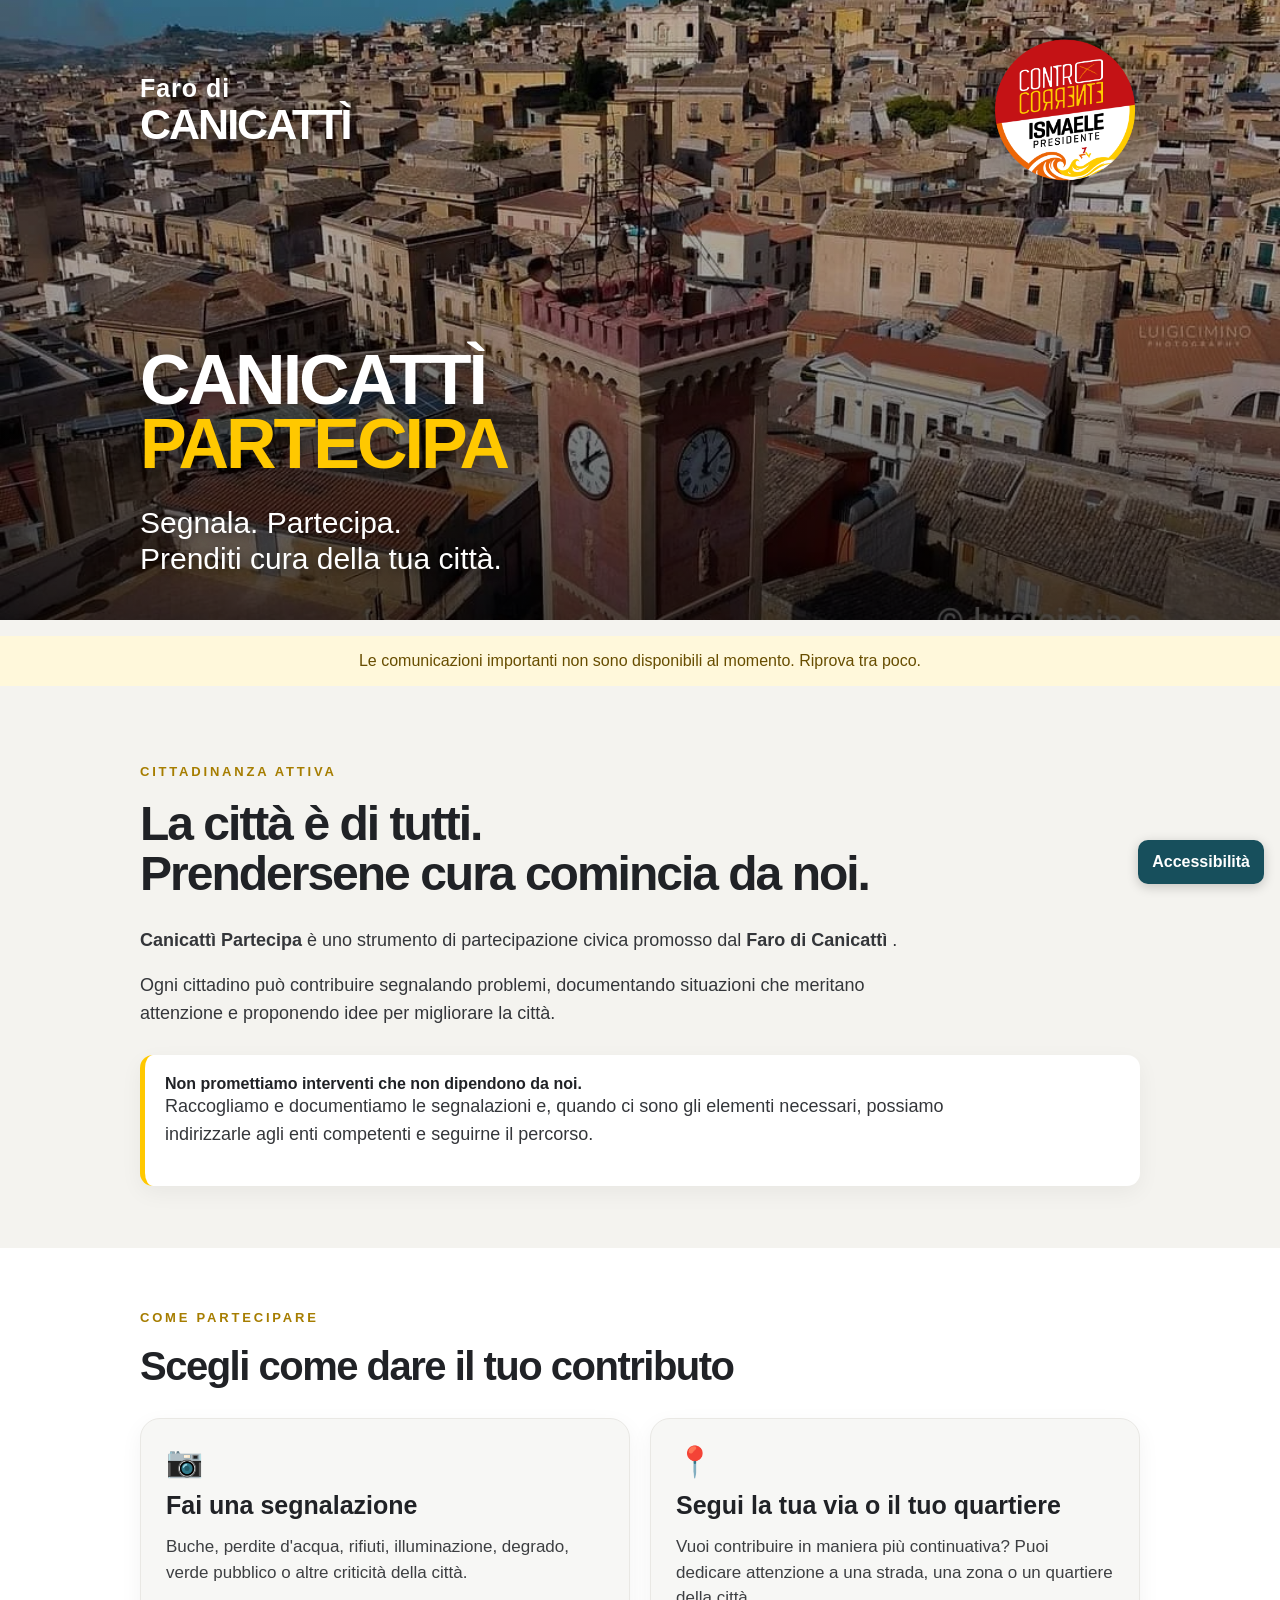
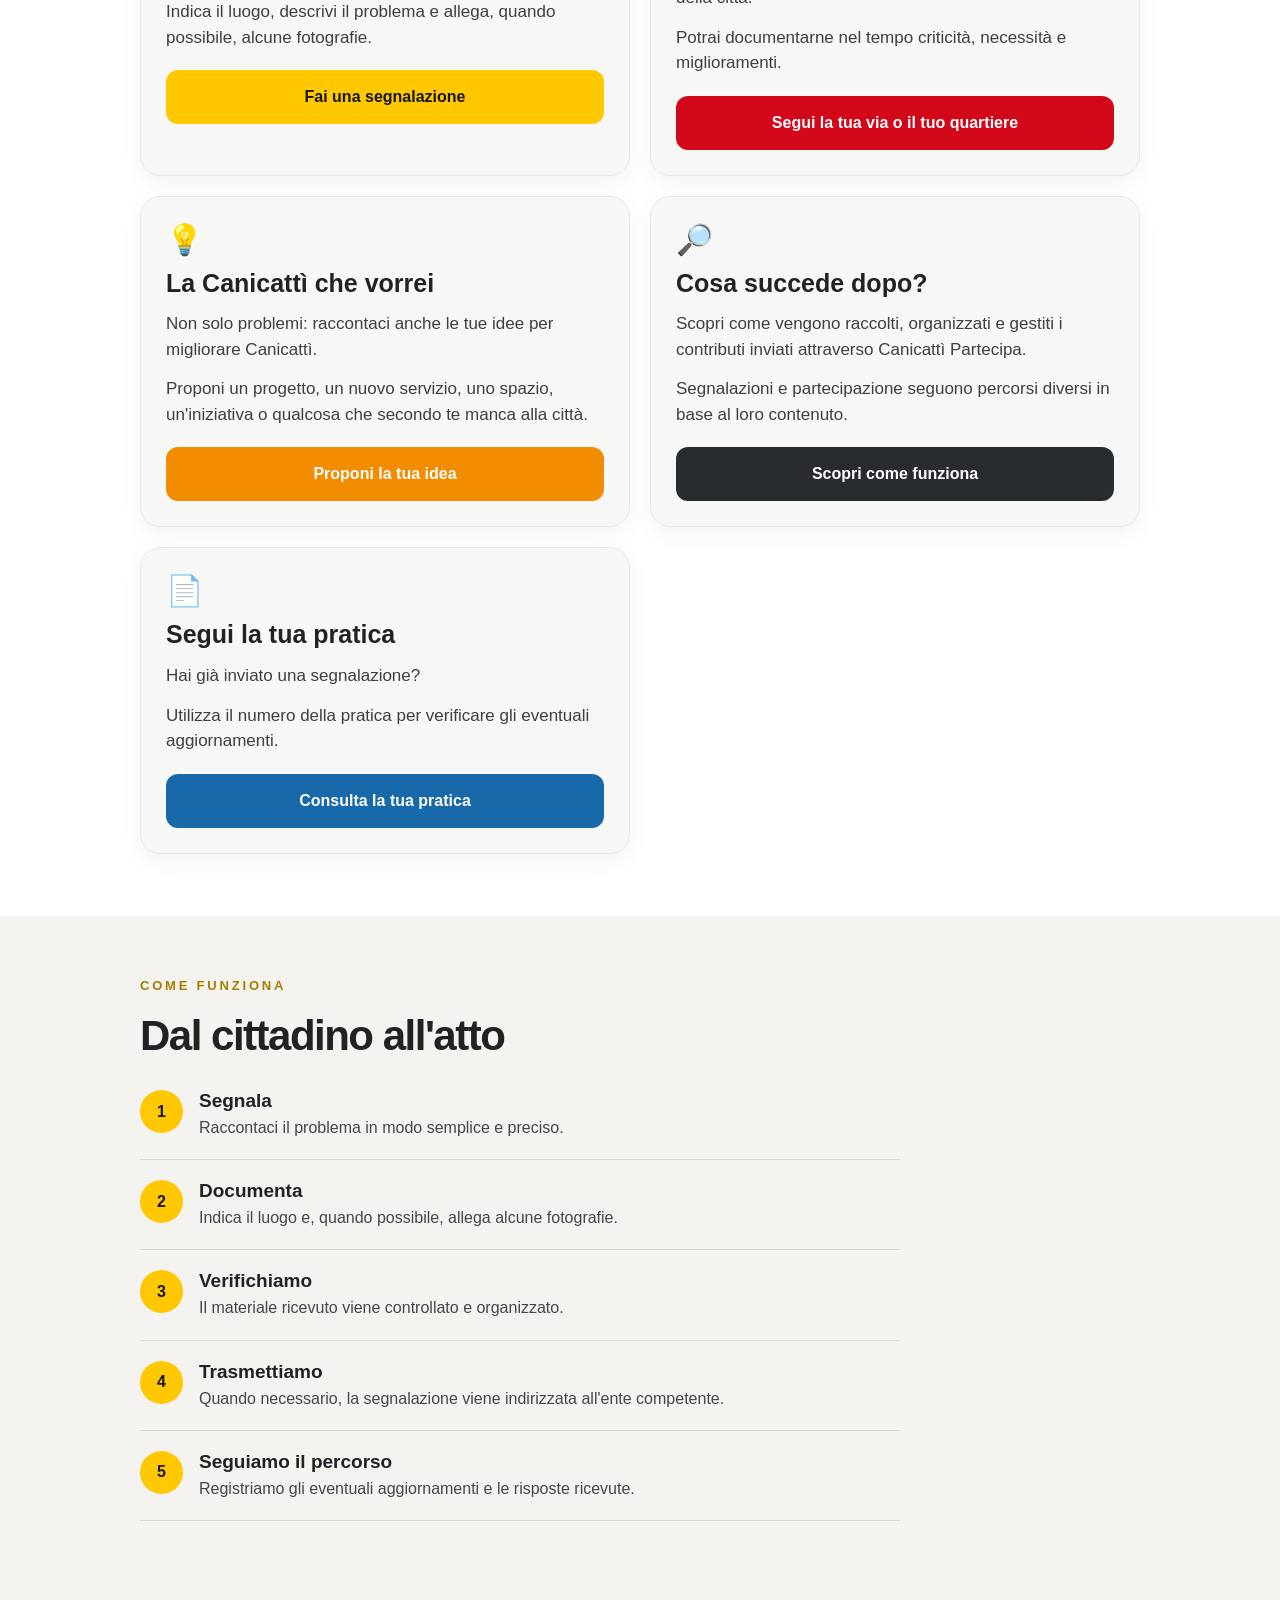
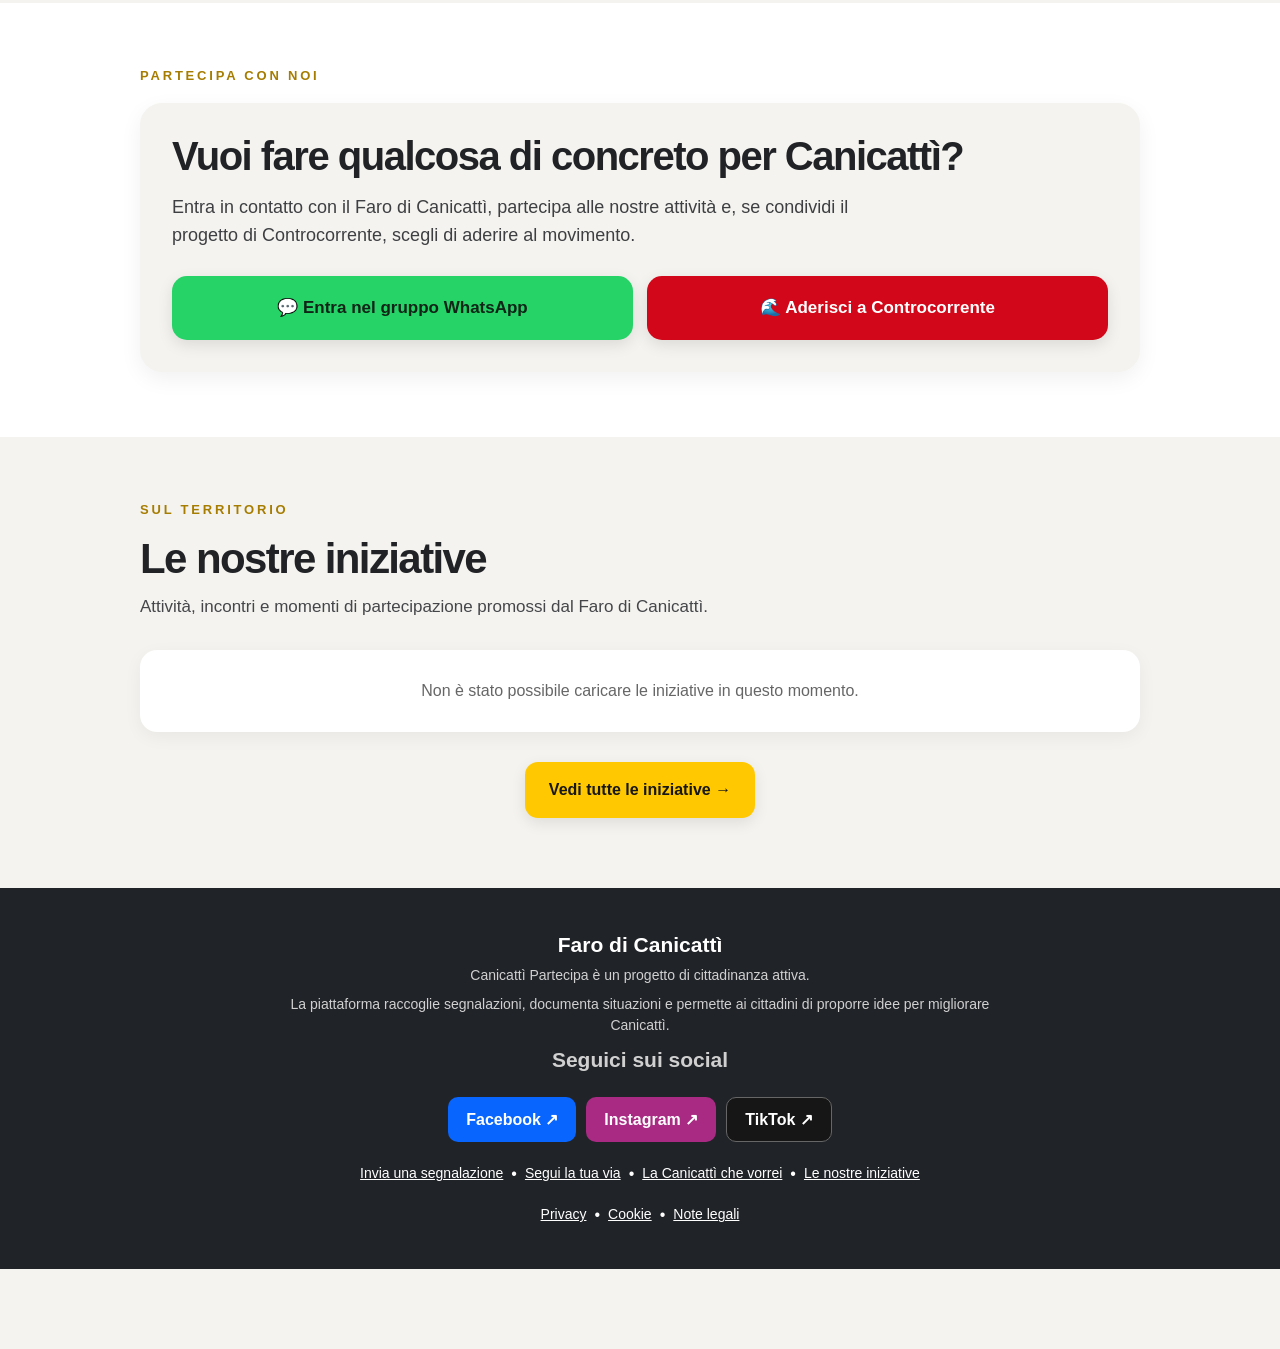
==== commit bb44f6f8: "Aggiunge l’anteprima e la pagina dedicata alle perdite idriche" ====
--- a/index.html
+++ b/index.html
@@ -1033,6 +1033,7 @@
 }
 </script>
 <script defer src="cp-visite.js"></script>
+<link rel="stylesheet" href="cp-perdite.css">
 </head>
 
 <body>
@@ -1183,6 +1184,18 @@
 <!-- =====================================================
      COME PARTECIPARE
 ===================================================== -->
+
+<section id="cp-perdite-home" class="cp-perdite-anteprima" data-anteprima aria-labelledby="cp-perdite-titolo" hidden>
+  <div class="container cp-perdite-anteprima-griglia">
+    <div>
+      <h2 id="cp-perdite-titolo">Mappa delle perdite idriche di Canicattì</h2>
+      <p>Inseriamo nella mappa le segnalazioni di perdite idriche che riceviamo, per censire le perdite a Canicattì e seguirne le riparazioni. Quando possibile, inviamo le istanze agli enti competenti.</p>
+      <a class="cp-perdite-link" href="perdite-idriche.html">Apri la mappa e l’elenco</a>
+      <p id="cp-perdite-stato" role="status"></p>
+    </div>
+    <div id="cp-perdite-mappa" class="cp-perdite-mappa" role="region" aria-label="Anteprima cartografica di Canicattì"></div>
+  </div>
+</section>
 
 <section class="options">
 
@@ -2389,5 +2402,6 @@
 </script>
 
 <script defer src="cp-accessibilita.js"></script>
+<script defer src="cp-perdite.js"></script>
 </body>
 </html>
--- a/cp-perdite.css
+++ b/cp-perdite.css
@@ -0,0 +1,77 @@
+#cp-perdite-home { padding-block: clamp(2.5rem, 6vw, 5rem); }
+#cp-perdite-home[hidden] { display: none; }
+.cp-perdite-mappa {
+  height: clamp(300px, 55vh, 500px);
+  overflow: hidden;
+  border: 1px solid #c4d2de;
+  border-radius: 16px;
+  background: #eaf0f4;
+  isolation: isolate;
+}
+.cp-perdite-riepilogo {
+  display: grid;
+  grid-template-columns: repeat(3, minmax(0, 1fr));
+  gap: .65rem;
+  padding: 0;
+  margin-block: 1rem;
+  list-style: none;
+}
+.cp-perdite-riepilogo li {
+  padding: .75rem;
+  background: #edf3f8;
+  color: #182b3c;
+  border-radius: 12px;
+  overflow-wrap: anywhere;
+}
+.cp-perdite-riepilogo strong { display: block; font-size: 1.4rem; }
+.cp-perdite-punto {
+  display: block;
+  width: 20px;
+  height: 20px;
+  border: 2px solid white;
+  border-radius: 50%;
+  box-shadow: 0 1px 4px #152332aa;
+  background: #ba2525;
+}
+.cp-perdite-punto.riparata { background: #137545; }
+.cp-perdite-punto.scelta { background: #1454a1; }
+.cp-perdite-legenda { display: flex; gap: .6rem 1rem; flex-wrap: wrap; margin-block: .75rem; }
+.cp-perdite-legenda span { display: inline-flex; align-items: center; gap: .4rem; }
+.cp-perdite-legenda i { width: 14px; height: 14px; }
+.cp-perdite-popup img { display: block; max-width: 100%; max-height: 155px; margin: .5rem 0; object-fit: contain; }
+.cp-perdite-popup p { margin-block: .35rem; }
+.cp-perdite-popup button { font: inherit; cursor: pointer; }
+#cp-perdite-elenco { display: grid; gap: .65rem; padding-left: 1.4rem; }
+#cp-perdite-elenco button { text-align: left; }
+#sezionePerdite fieldset { border: 0; padding: 0; min-inline-size: 0; }
+#sezionePerdite .cp-perdite-check { display: flex; align-items: center; gap: .5rem; }
+#sezionePerdite .cp-perdite-check input { width: auto; margin: 0; }
+#cp-perdite-admin-elenco .card { margin-block: .75rem; }
+#cp-perdite-editor[hidden], #sezionePerdite [hidden] { display: none; }
+
+#cp-perdite-home.cp-perdite-anteprima { padding-block: 1.75rem; }
+.cp-perdite-anteprima-griglia {
+  display: grid;
+  grid-template-columns: minmax(0, 1.35fr) minmax(0, 1fr);
+  align-items: center;
+  gap: 1rem 2rem;
+}
+.cp-perdite-anteprima h2 { font-size: clamp(1.35rem, 3vw, 1.9rem); }
+.cp-perdite-anteprima p { max-width: 65ch; }
+.cp-perdite-anteprima .cp-perdite-mappa { height: 155px; }
+.cp-perdite-link { display: inline-block; margin-top: .45rem; font-weight: 700; color: inherit; text-decoration: underline; }
+.cp-perdite-pagina {
+  margin: 0;
+  color: #182b3c;
+  background: #f7f9fb;
+  font: 1rem/1.55 system-ui, sans-serif;
+}
+.cp-perdite-pagina .container { width: min(1100px, calc(100% - 2rem)); margin-inline: auto; }
+.cp-perdite-pagina header { padding-block: 1.25rem; }
+.cp-perdite-pagina a { color: #14518a; }
+.cp-perdite-pagina h1 { margin-block: 0 .55rem; font-size: clamp(1.65rem, 4vw, 2.75rem); line-height: 1.16; }
+.cp-perdite-pagina #cp-perdite-home { padding-block: 1rem 3rem; }
+@media (max-width: 620px) {
+  .cp-perdite-anteprima-griglia { grid-template-columns: minmax(0, 1fr); }
+  .cp-perdite-anteprima .cp-perdite-mappa { height: 112px; }
+}
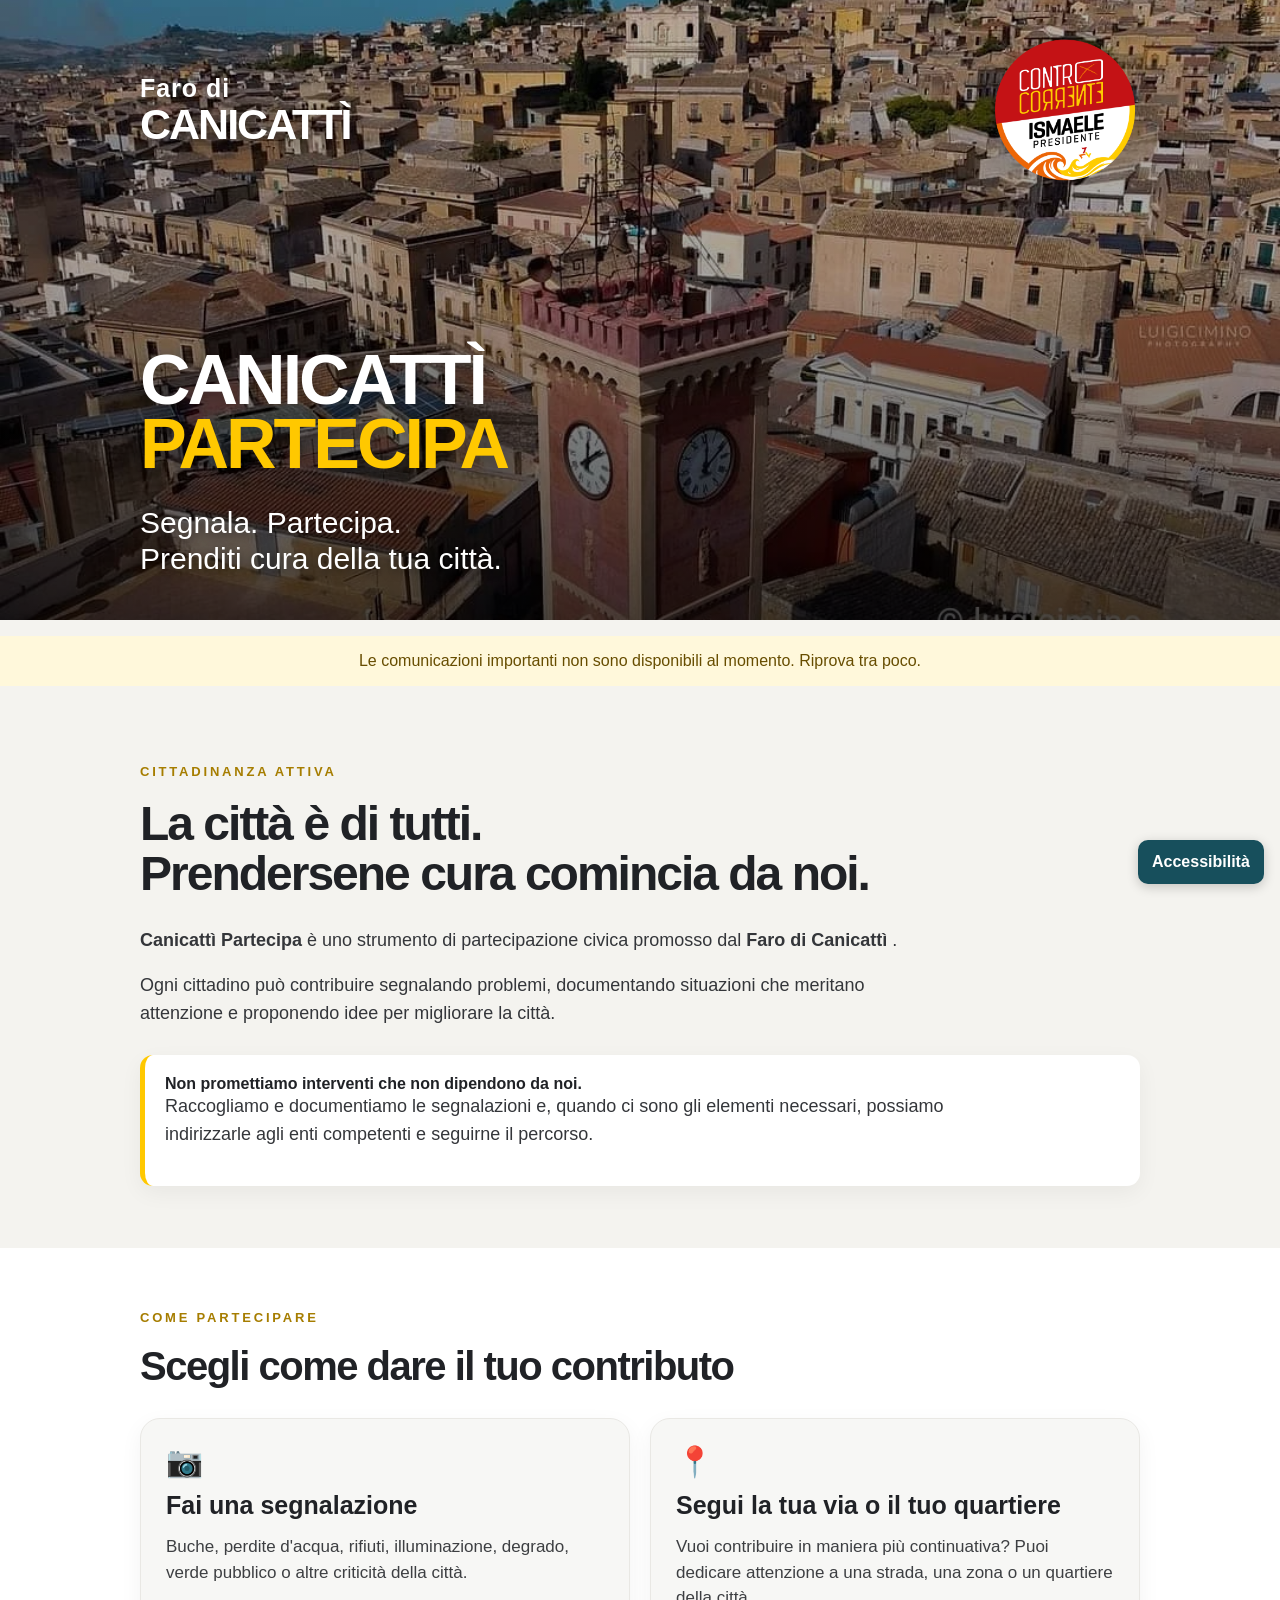
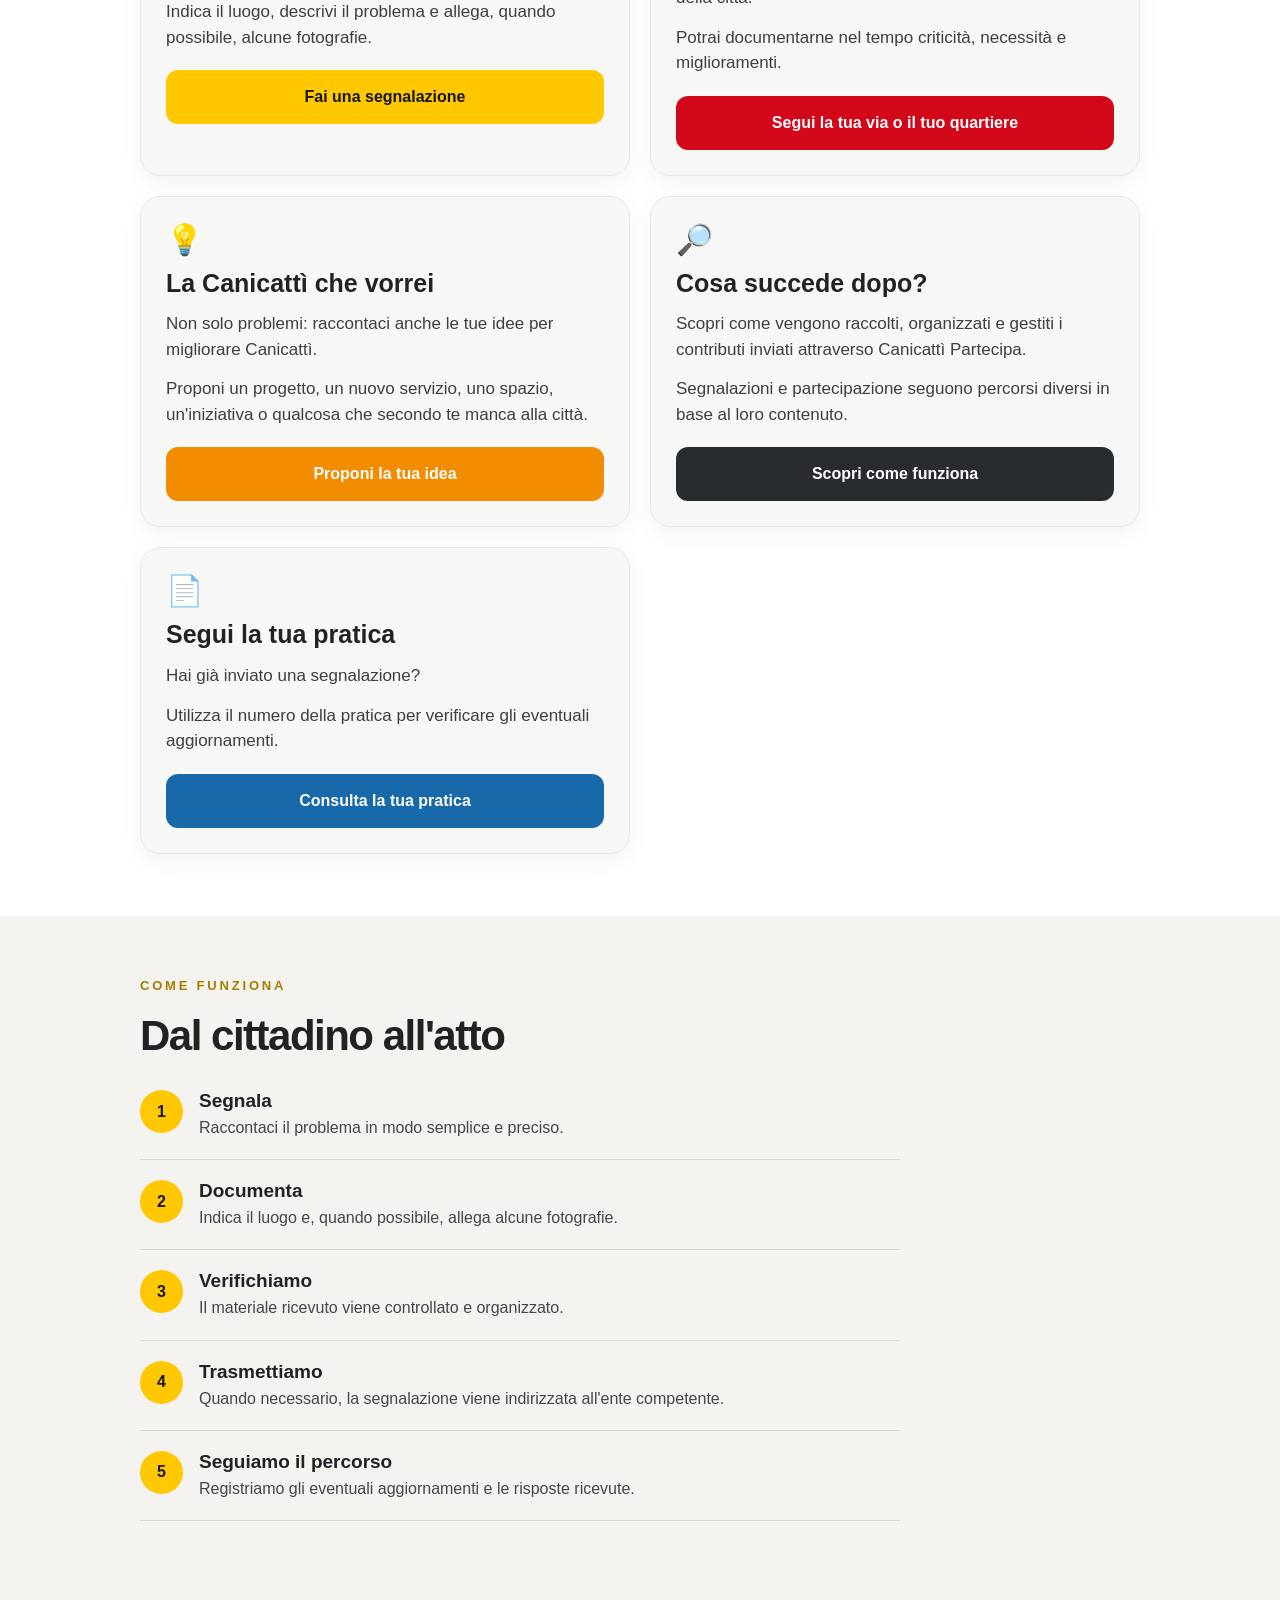
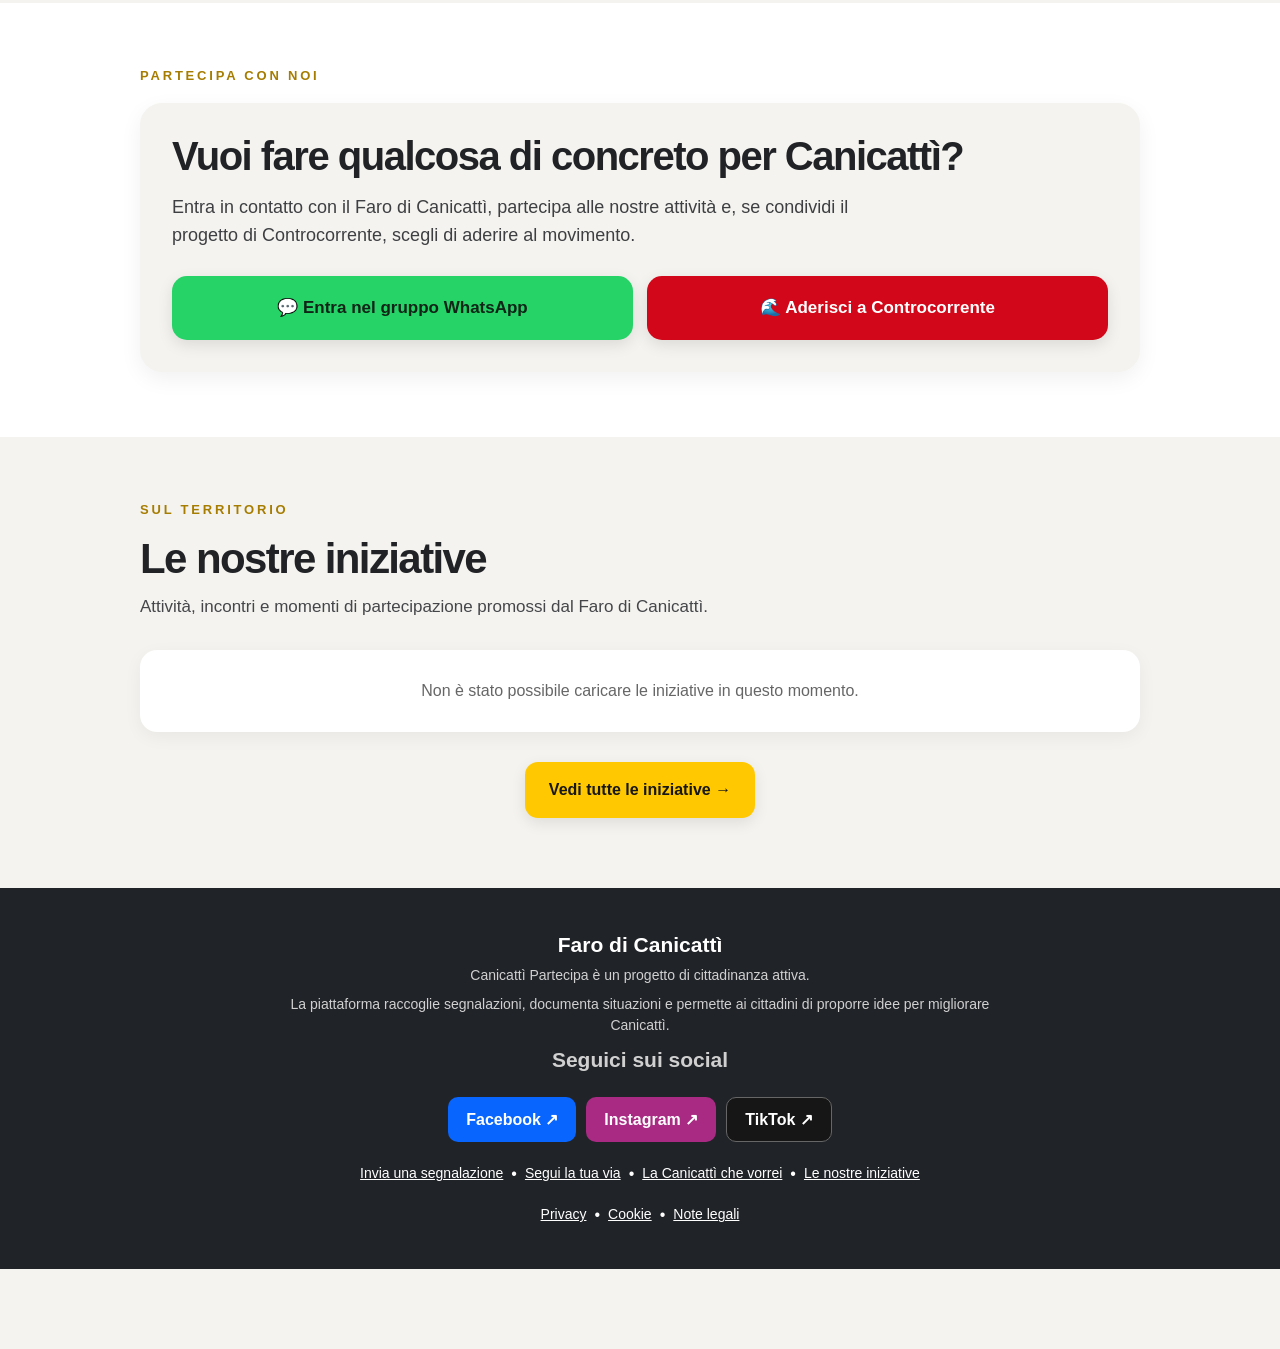
==== commit 971ba944: "Aggiorna le risorse della mappa anche nei browser con cache" ====
--- a/index.html
+++ b/index.html
@@ -1033,7 +1033,7 @@
 }
 </script>
 <script defer src="cp-visite.js"></script>
-<link rel="stylesheet" href="cp-perdite.css">
+<link rel="stylesheet" href="cp-perdite.css?v=20261123">
 </head>
 
 <body>
@@ -2402,6 +2402,6 @@
 </script>
 
 <script defer src="cp-accessibilita.js"></script>
-<script defer src="cp-perdite.js"></script>
+<script defer src="cp-perdite.js?v=20261123"></script>
 </body>
 </html>
